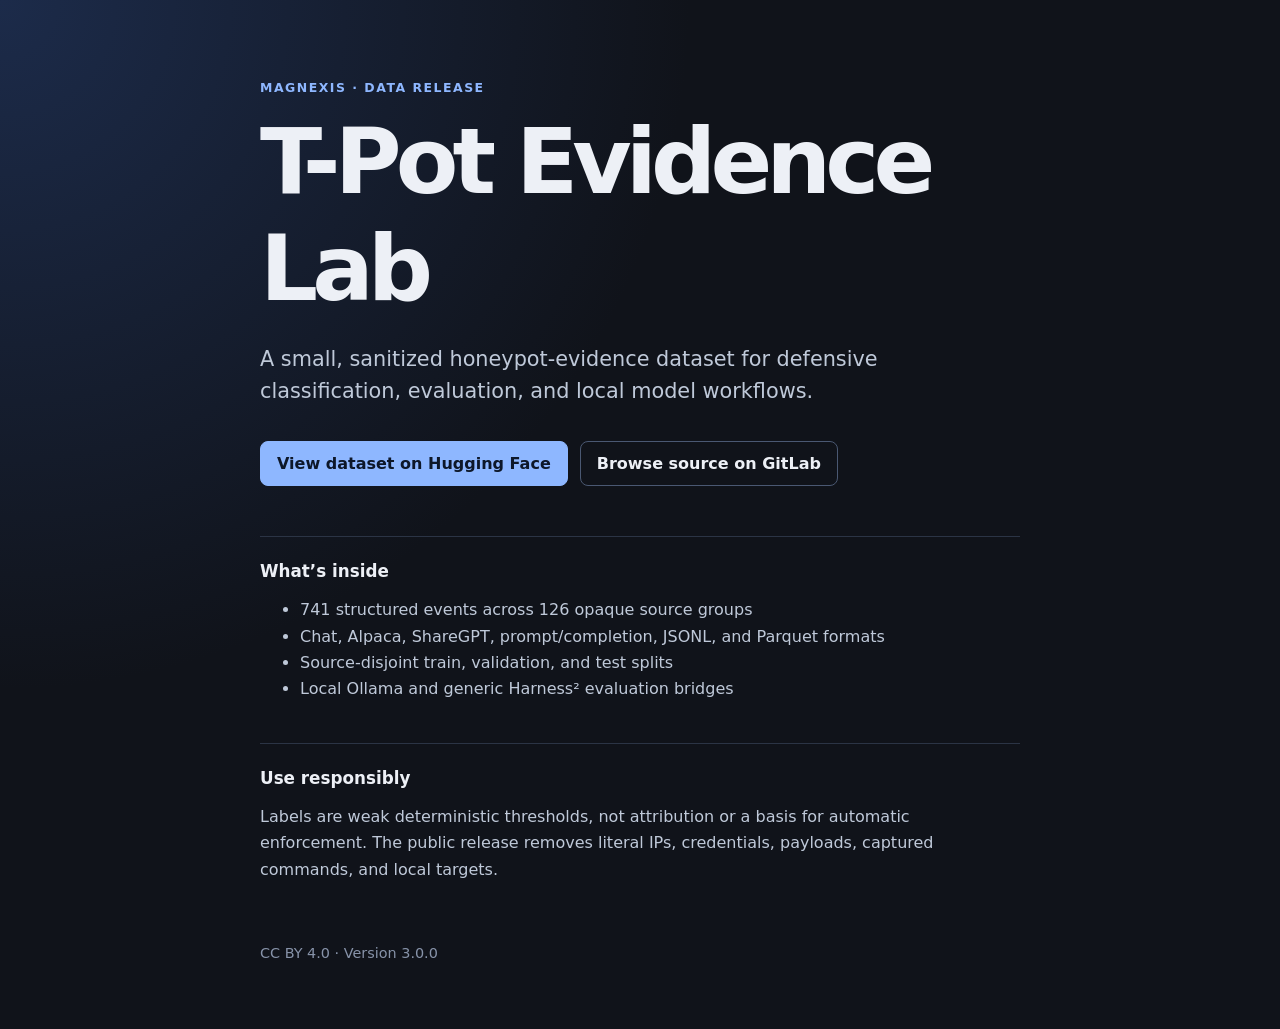
==== index.html @ 5da97bcd "Release T-Pot Evidence Lab v3.0.0" ====
<!doctype html>
<html lang="en">
  <head>
    <meta charset="utf-8">
    <meta name="viewport" content="width=device-width, initial-scale=1">
    <meta name="description" content="A sanitized defensive honeypot-evidence dataset.">
    <title>T-Pot Evidence Lab</title>
    <link rel="stylesheet" href="styles.css">
  </head>
  <body>
    <main>
      <p class="eyebrow">MAGNEXIS · DATA RELEASE</p>
      <h1>T-Pot Evidence Lab</h1>
      <p class="lede">A small, sanitized honeypot-evidence dataset for defensive classification, evaluation, and local model workflows.</p>
      <div class="actions">
        <a id="hf" class="primary" href="#">View dataset on Hugging Face</a>
        <a id="gitlab" href="#">Browse source on GitLab</a>
      </div>
      <section>
        <h2>What’s inside</h2>
        <ul>
          <li>741 structured events across 126 opaque source groups</li>
          <li>Chat, Alpaca, ShareGPT, prompt/completion, JSONL, and Parquet formats</li>
          <li>Source-disjoint train, validation, and test splits</li>
          <li>Local Ollama and generic Harness² evaluation bridges</li>
        </ul>
      </section>
      <section>
        <h2>Use responsibly</h2>
        <p>Labels are weak deterministic thresholds, not attribution or a basis for automatic enforcement. The public release removes literal IPs, credentials, payloads, captured commands, and local targets.</p>
      </section>
      <footer>CC BY 4.0 · Version <span id="version"></span></footer>
    </main>
    <script src="config.js"></script>
    <script>
      const config = window.TPOT_EVIDENCE_LAB;
      document.querySelector('#hf').href = config.huggingFaceUrl;
      document.querySelector('#gitlab').href = config.gitlabUrl;
      document.querySelector('#version').textContent = config.version;
    </script>
  </body>
</html>
---- styles.css ----
:root { color-scheme: dark; font-family: Inter, ui-sans-serif, system-ui, sans-serif; background: #10131a; color: #edf0f6; }
* { box-sizing: border-box; }
body { margin: 0; min-height: 100vh; display: grid; place-items: center; background: radial-gradient(circle at 0 0, #1c2b4a 0, transparent 42%), #10131a; }
main { width: min(760px, calc(100% - 40px)); padding: 68px 0; }
.eyebrow { color: #8eb7ff; font-size: .78rem; font-weight: 750; letter-spacing: .12em; }
h1 { font-size: clamp(2.7rem, 8vw, 5.7rem); margin: .2rem 0; letter-spacing: -.065em; }
.lede { color: #bfc9d9; font-size: 1.3rem; line-height: 1.55; max-width: 650px; }
.actions { display: flex; flex-wrap: wrap; gap: 12px; margin: 34px 0 50px; }
a { border: 1px solid #4a5872; border-radius: 8px; color: #edf0f6; padding: 12px 16px; text-decoration: none; font-weight: 650; }
a:hover, a:focus-visible { border-color: #8eb7ff; outline: 2px solid transparent; background: #1b2539; }
a.primary { background: #8eb7ff; border-color: #8eb7ff; color: #0d1729; }
section { border-top: 1px solid #2b3445; padding: 24px 0; }
h2 { margin: 0 0 12px; font-size: 1.05rem; }
li, section p { color: #bfc9d9; line-height: 1.65; }
footer { color: #8793a9; font-size: .9rem; margin-top: 22px; }
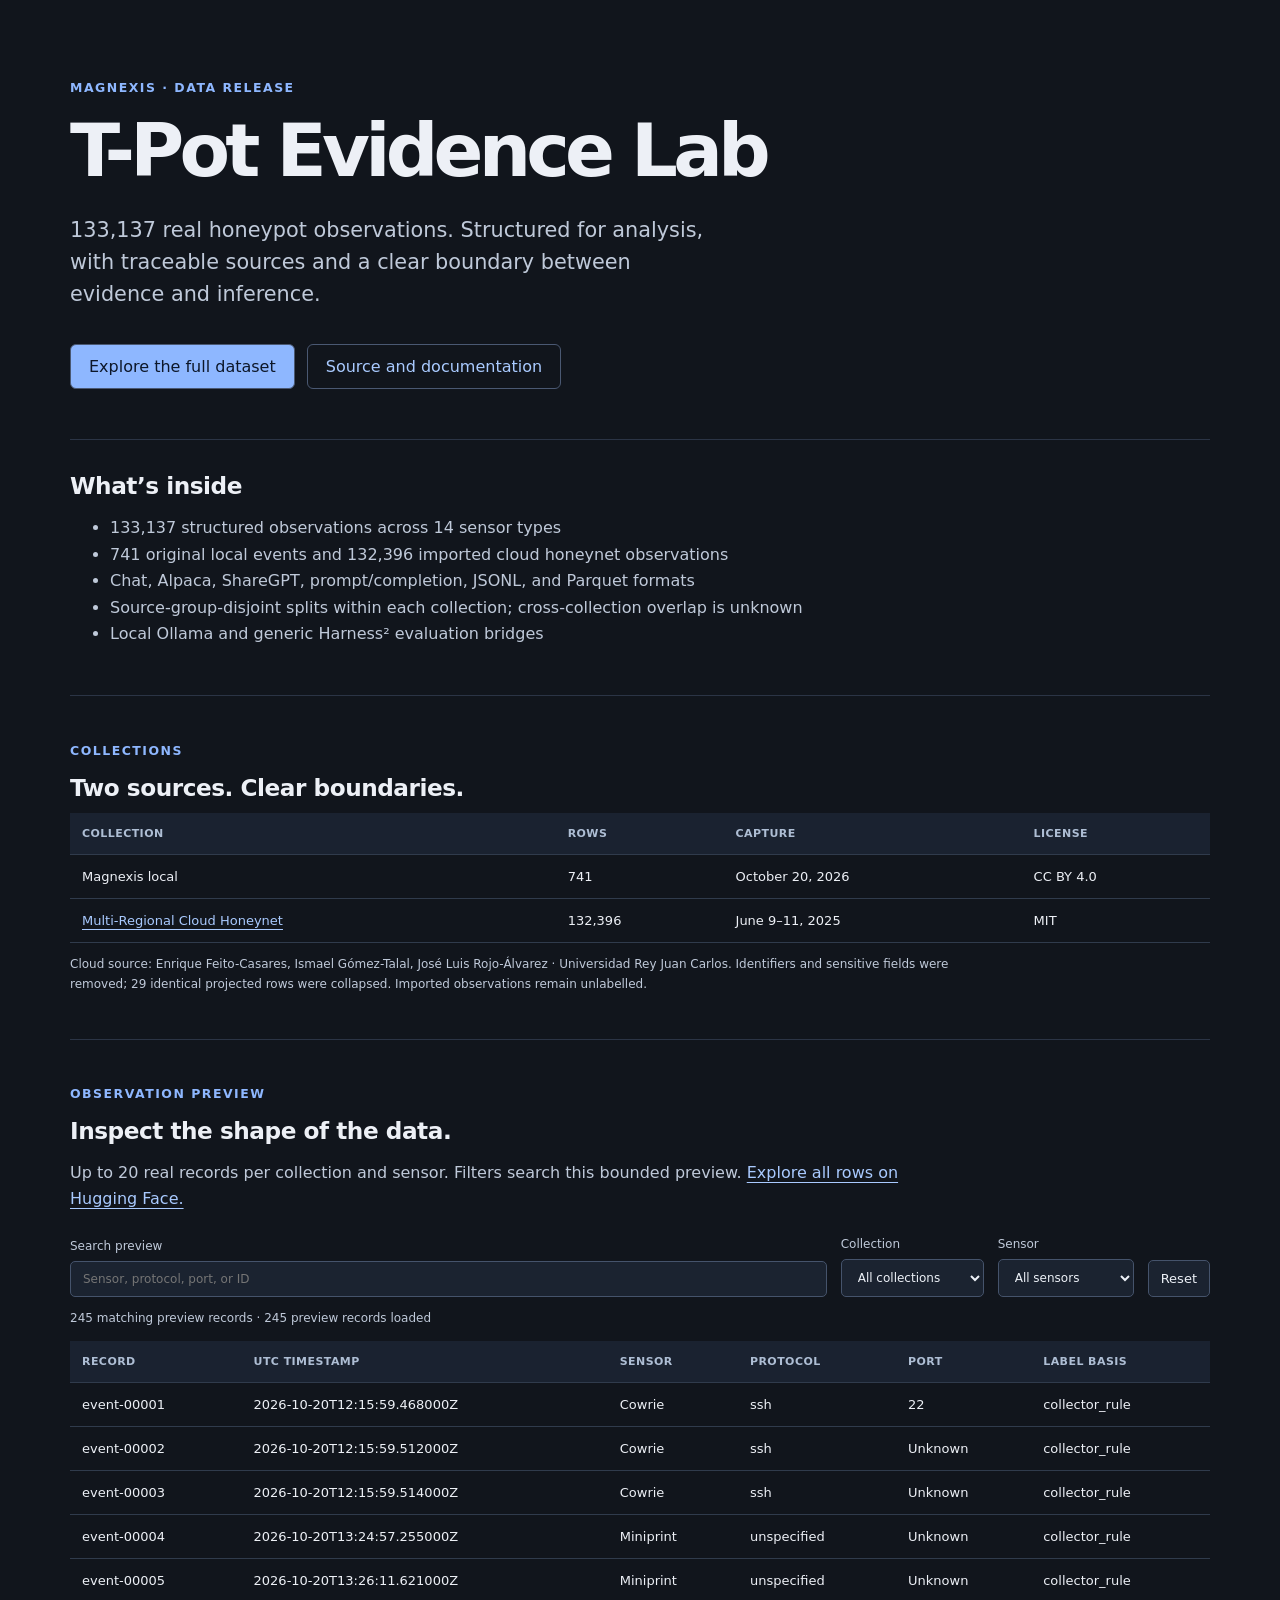
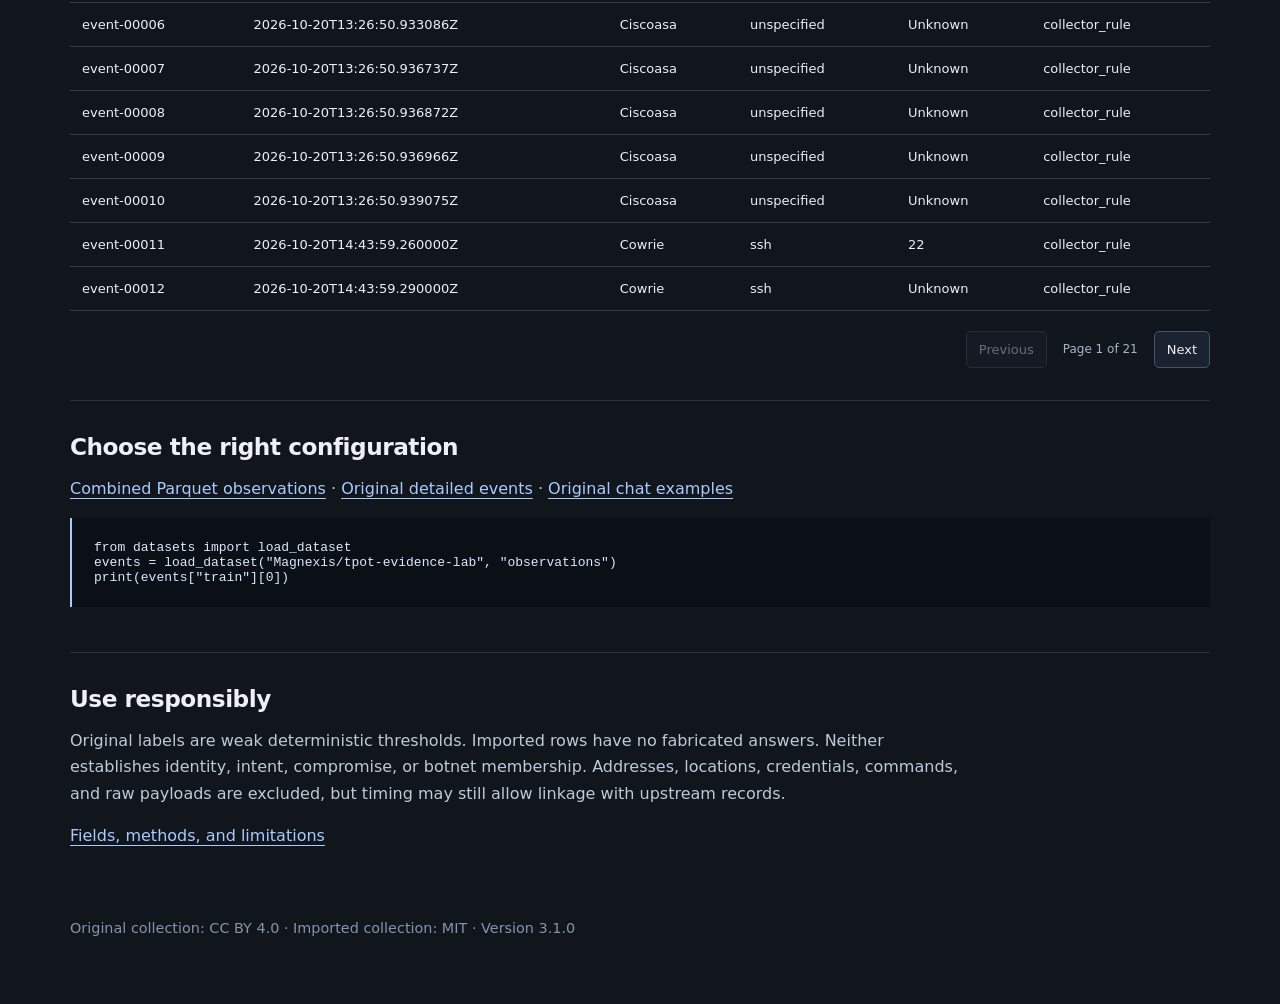
==== commit e1e4a0bc: "Release T-Pot Evidence Lab v3.1.0" ====
--- a/index.html
+++ b/index.html
@@ -11,33 +11,60 @@
     <main>
       <p class="eyebrow">MAGNEXIS · DATA RELEASE</p>
       <h1>T-Pot Evidence Lab</h1>
-      <p class="lede">A small, sanitized honeypot-evidence dataset for defensive classification, evaluation, and local model workflows.</p>
+      <p class="lede">133,137 real honeypot observations. Structured for analysis, with traceable sources and a clear boundary between evidence and inference.</p>
       <div class="actions">
-        <a id="hf" class="primary" href="#">View dataset on Hugging Face</a>
-        <a id="gitlab" href="#">Browse source on GitLab</a>
+        <a id="hf" class="primary" href="https://huggingface.co/datasets/Magnexis/tpot-evidence-lab/viewer/observations">Explore the full dataset</a>
+        <a id="gitlab" href="https://gitlab.com/theworker02/tpot-evidence-lab">Source and documentation</a>
       </div>
       <section>
         <h2>What’s inside</h2>
         <ul>
-          <li>741 structured events across 126 opaque source groups</li>
+          <li>133,137 structured observations across 14 sensor types</li>
+          <li>741 original local events and 132,396 imported cloud honeynet observations</li>
           <li>Chat, Alpaca, ShareGPT, prompt/completion, JSONL, and Parquet formats</li>
-          <li>Source-disjoint train, validation, and test splits</li>
+          <li>Source-group-disjoint splits within each collection; cross-collection overlap is unknown</li>
           <li>Local Ollama and generic Harness² evaluation bridges</li>
         </ul>
       </section>
       <section>
+        <p class="eyebrow">COLLECTIONS</p><h2>Two sources. Clear boundaries.</h2>
+        <div class="table-scroll"><table><thead><tr><th>Collection</th><th>Rows</th><th>Capture</th><th>License</th></tr></thead><tbody>
+          <tr><td>Magnexis local</td><td>741</td><td>October 20, 2026</td><td>CC BY 4.0</td></tr>
+          <tr><td><a href="https://zenodo.org/records/15716735">Multi-Regional Cloud Honeynet</a></td><td>132,396</td><td>June 9–11, 2025</td><td>MIT</td></tr>
+        </tbody></table></div>
+        <p class="note">Cloud source: Enrique Feito-Casares, Ismael Gómez-Talal, José Luis Rojo-Álvarez · Universidad Rey Juan Carlos. Identifiers and sensitive fields were removed; 29 identical projected rows were collapsed. Imported observations remain unlabelled.</p>
+      </section>
+      <section>
+        <p class="eyebrow">OBSERVATION PREVIEW</p><h2>Inspect the shape of the data.</h2>
+        <p>Up to 20 real records per collection and sensor. Filters search this bounded preview. <a href="https://huggingface.co/datasets/Magnexis/tpot-evidence-lab/viewer/observations">Explore all rows on Hugging Face.</a></p>
+        <form id="filters" role="search"><label>Search preview<input id="query" type="search" placeholder="Sensor, protocol, port, or ID"></label><label>Collection<select id="corpus"><option value="">All collections</option><option value="magnexis-local-2026">Magnexis local</option><option value="cloud-honeynet-2025">Cloud Honeynet</option></select></label><label>Sensor<select id="sensor"><option value="">All sensors</option></select></label><button type="reset">Reset</button></form>
+        <p id="status" role="status" aria-live="polite">Loading observation preview…</p>
+        <div class="table-scroll"><table><thead><tr><th>Record</th><th>UTC timestamp</th><th>Sensor</th><th>Protocol</th><th>Port</th><th>Label basis</th></tr></thead><tbody id="records"></tbody></table></div>
+        <div class="pagination"><button id="previous" disabled>Previous</button><span id="page"></span><button id="next" disabled>Next</button></div>
+        <noscript><p>Enable JavaScript for the preview or open the full tables on Hugging Face.</p></noscript>
+      </section>
+      <section>
+        <h2>Choose the right configuration</h2>
+        <p><a href="https://huggingface.co/datasets/Magnexis/tpot-evidence-lab/viewer/observations_parquet">Combined Parquet observations</a> · <a href="https://huggingface.co/datasets/Magnexis/tpot-evidence-lab/viewer/events">Original detailed events</a> · <a href="https://huggingface.co/datasets/Magnexis/tpot-evidence-lab/viewer/default">Original chat examples</a></p>
+        <pre><code>from datasets import load_dataset
+events = load_dataset("Magnexis/tpot-evidence-lab", "observations")
+print(events["train"][0])</code></pre>
+      </section>
+      <section>
         <h2>Use responsibly</h2>
-        <p>Labels are weak deterministic thresholds, not attribution or a basis for automatic enforcement. The public release removes literal IPs, credentials, payloads, captured commands, and local targets.</p>
+        <p>Original labels are weak deterministic thresholds. Imported rows have no fabricated answers. Neither establishes identity, intent, compromise, or botnet membership. Addresses, locations, credentials, commands, and raw payloads are excluded, but timing may still allow linkage with upstream records.</p>
+        <p><a href="https://huggingface.co/datasets/Magnexis/tpot-evidence-lab/blob/main/docs/observations.md">Fields, methods, and limitations</a></p>
       </section>
-      <footer>CC BY 4.0 · Version <span id="version"></span></footer>
+      <footer>Original collection: CC BY 4.0 · Imported collection: MIT · Version <span id="version"></span></footer>
     </main>
     <script src="config.js"></script>
     <script>
       const config = window.TPOT_EVIDENCE_LAB;
-      document.querySelector('#hf').href = config.huggingFaceUrl;
+      document.querySelector('#hf').href = config.huggingFaceUrl + '/viewer/observations';
       document.querySelector('#gitlab').href = config.gitlabUrl;
       document.querySelector('#version').textContent = config.version;
     </script>
+    <script src="explorer.js"></script>
   </body>
 </html>
 
--- a/styles.css
+++ b/styles.css
@@ -1,7 +1,7 @@
 :root { color-scheme: dark; font-family: Inter, ui-sans-serif, system-ui, sans-serif; background: #10131a; color: #edf0f6; }
 * { box-sizing: border-box; }
 body { margin: 0; min-height: 100vh; display: grid; place-items: center; background: radial-gradient(circle at 0 0, #1c2b4a 0, transparent 42%), #10131a; }
-main { width: min(760px, calc(100% - 40px)); padding: 68px 0; }
+main { width: min(1140px, calc(100% - 40px)); padding: 68px 0; }
 .eyebrow { color: #8eb7ff; font-size: .78rem; font-weight: 750; letter-spacing: .12em; }
 h1 { font-size: clamp(2.7rem, 8vw, 5.7rem); margin: .2rem 0; letter-spacing: -.065em; }
 .lede { color: #bfc9d9; font-size: 1.3rem; line-height: 1.55; max-width: 650px; }
@@ -14,3 +14,30 @@
 li, section p { color: #bfc9d9; line-height: 1.65; }
 footer { color: #8793a9; font-size: .9rem; margin-top: 22px; }
 
+body { display: block; background: #11151c; }
+main { margin: auto; }
+a { border: 0; border-radius: 0; padding: 0; font-weight: 500; color: #a9caff; text-decoration: underline; text-underline-offset: 4px; }
+a:focus-visible { outline: 2px solid #a9caff; outline-offset: 4px; }
+.actions a { padding: 12px 18px; border: 1px solid #4a5872; border-radius: 6px; text-decoration: none; }
+h1 { font-size: clamp(2.5rem, 6vw, 4.6rem); }
+h2 { font-size: 1.45rem; letter-spacing: -.02em; }
+section { padding: 32px 0; }
+section > p { max-width: 900px; }
+.table-scroll { overflow-x: auto; }
+table { width: 100%; border-collapse: collapse; font-size: 13px; text-align: left; white-space: nowrap; }
+th, td { padding: 14px 12px; border-bottom: 1px solid #303b4c; }
+th { background: #1a2230; color: #aebed4; font-size: 11px; text-transform: uppercase; letter-spacing: .04em; }
+tr:hover td { background: #1a2331; }
+.note, #status { font-size: 12px; }
+form { display: flex; flex-wrap: wrap; gap: 14px; align-items: end; margin-top: 24px; }
+label { display: grid; gap: 8px; font-size: 12px; color: #bfc9d9; }
+label:first-child { flex: 1; min-width: 190px; }
+input, select, button { font: inherit; padding: 10px 12px; border: 1px solid #45536b; border-radius: 5px; background: #1b2330; color: #edf1f7; }
+input:focus-visible, select:focus-visible, button:focus-visible { outline: 2px solid #a9caff; outline-offset: 3px; }
+button { cursor: pointer; font-size: 13px; }
+button:hover:enabled { background: #2c3c53; }
+button:disabled { opacity: .4; cursor: default; }
+.pagination { display: flex; justify-content: flex-end; align-items: center; gap: 16px; padding-top: 20px; font-size: 12px; color: #a8b5c8; }
+pre { background: #0b1017; padding: 22px; border-left: 2px solid #a9caff; overflow-x: auto; color: #dce8ff; font-size: 13px; }
+@media(max-width:600px) { main { width: calc(100% - 28px); padding: 36px 0; } h2 { font-size: 1.25rem; } select { max-width: 220px; } }
+@media(prefers-reduced-motion:reduce) { * { scroll-behavior: auto !important; } }
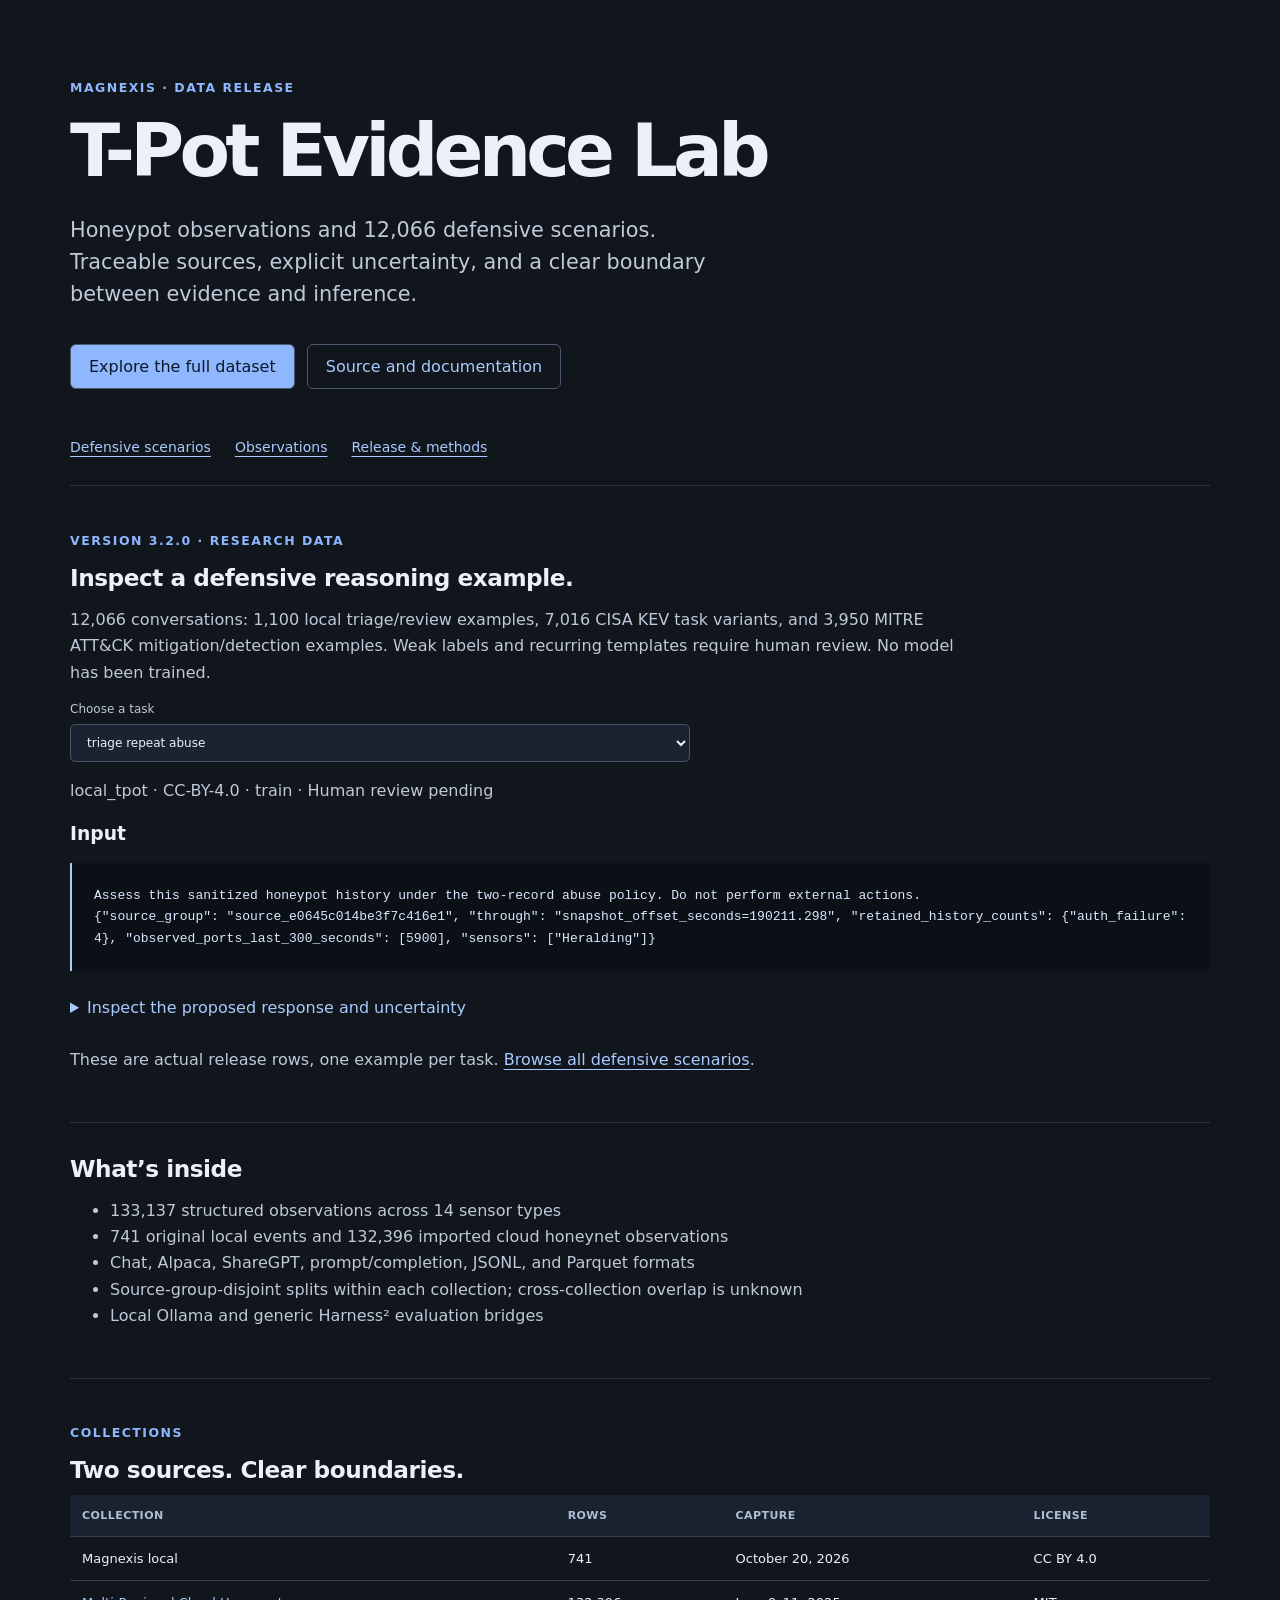
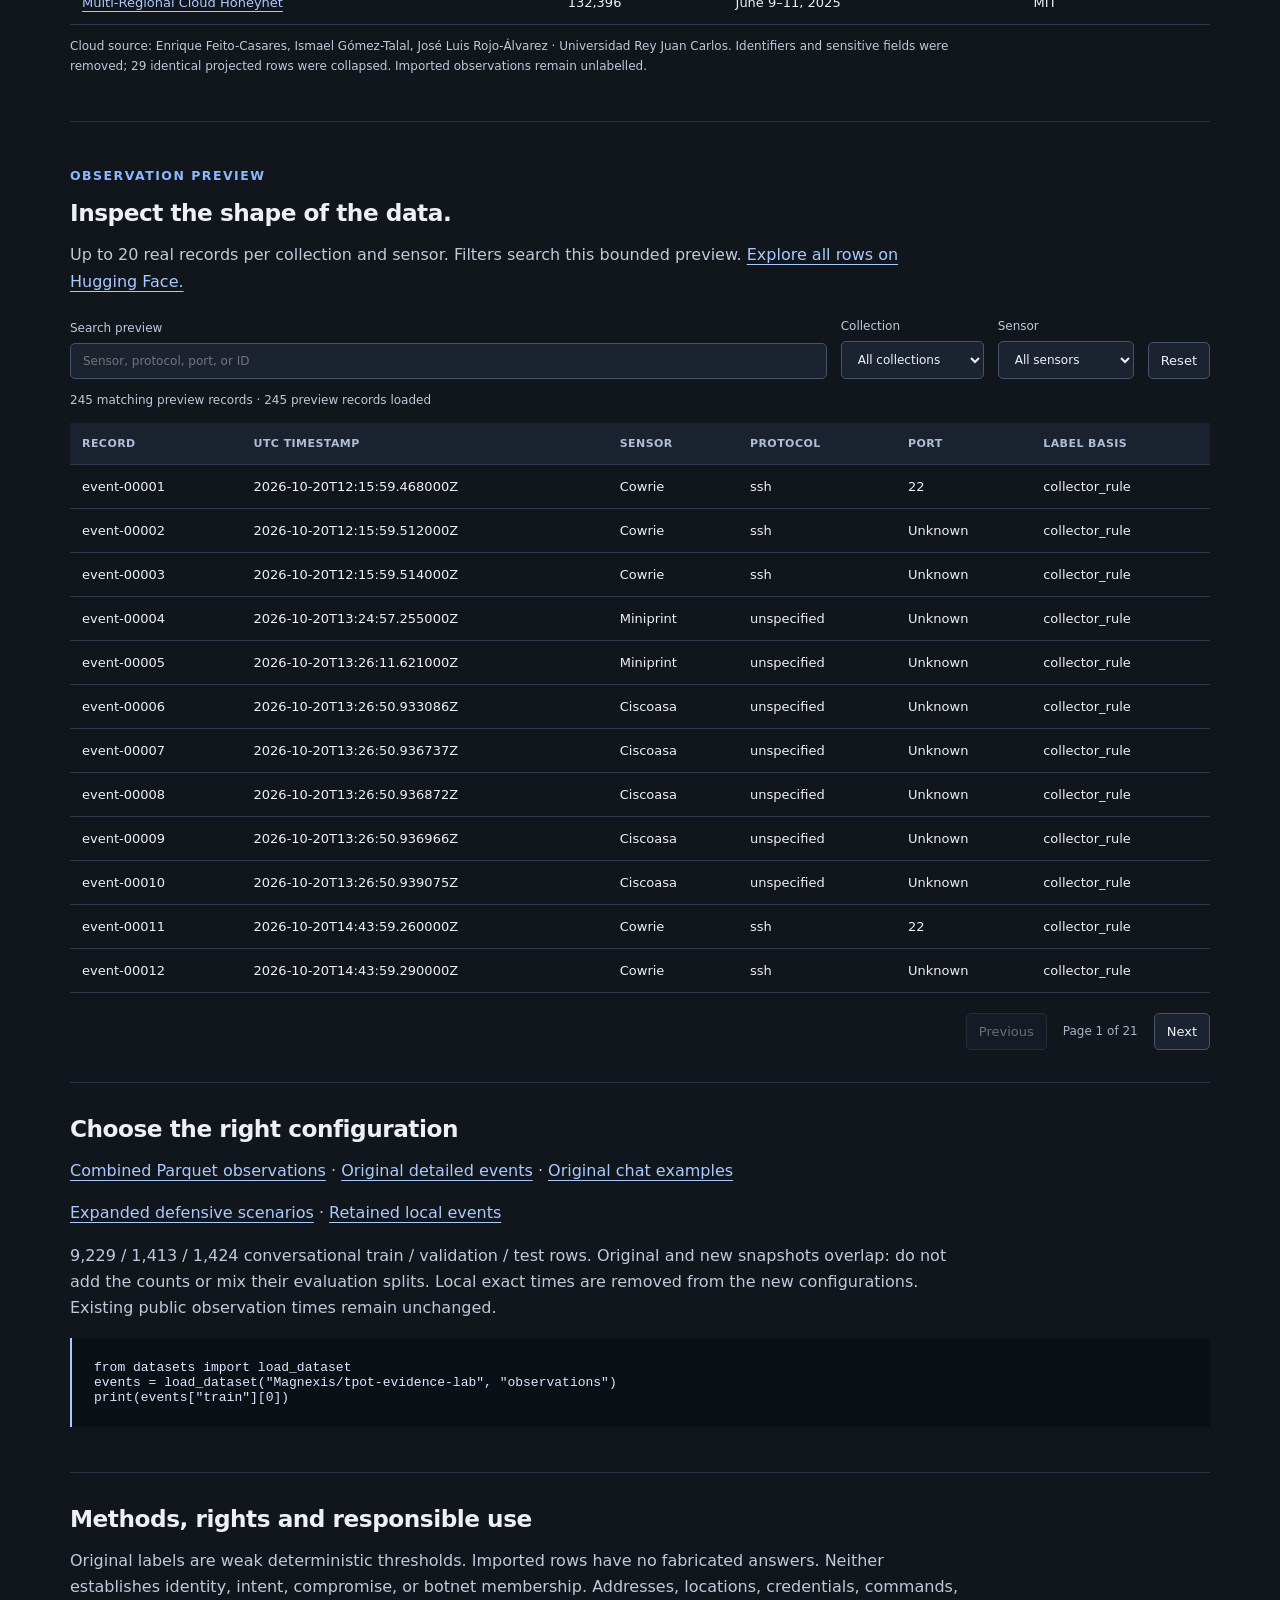
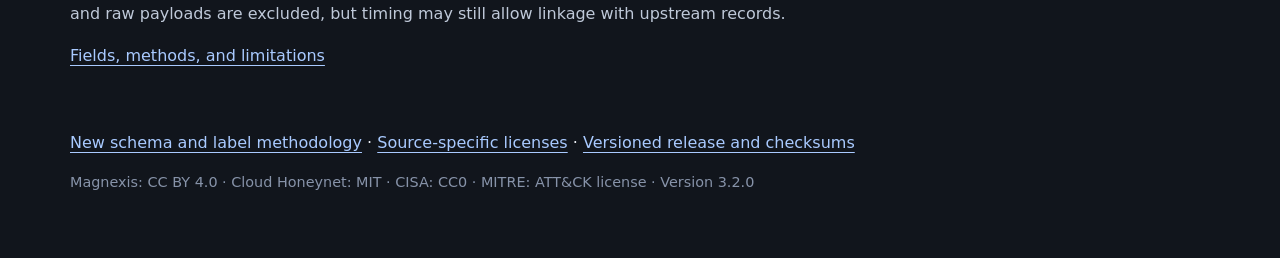
==== commit 739a5adb: "Release v3.2.0 defensive scenarios and public dataset documentation" ====
--- a/index.html
+++ b/index.html
@@ -11,11 +11,22 @@
     <main>
       <p class="eyebrow">MAGNEXIS · DATA RELEASE</p>
       <h1>T-Pot Evidence Lab</h1>
-      <p class="lede">133,137 real honeypot observations. Structured for analysis, with traceable sources and a clear boundary between evidence and inference.</p>
+      <p class="lede">Honeypot observations and 12,066 defensive scenarios. Traceable sources, explicit uncertainty, and a clear boundary between evidence and inference.</p>
       <div class="actions">
         <a id="hf" class="primary" href="https://huggingface.co/datasets/Magnexis/tpot-evidence-lab/viewer/observations">Explore the full dataset</a>
-        <a id="gitlab" href="https://gitlab.com/theworker02/tpot-evidence-lab">Source and documentation</a>
+        <a id="gitlab" href="https://github.com/theworker02/tpot-evidence-lab">Source and documentation</a>
       </div>
+      <nav class="section-nav" aria-label="On this page"><a href="#scenarios">Defensive scenarios</a><a href="#observations">Observations</a><a href="#release">Release &amp; methods</a></nav>
+      <section id="scenarios">
+        <p class="eyebrow">VERSION 3.2.0 · RESEARCH DATA</p>
+        <h2>Inspect a defensive reasoning example.</h2>
+        <p>12,066 conversations: 1,100 local triage/review examples, 7,016 CISA KEV task variants, and 3,950 MITRE ATT&amp;CK mitigation/detection examples. Weak labels and recurring templates require human review. No model has been trained.</p>
+        <label for="scenario-task">Choose a task<select id="scenario-task" disabled><option>Loading examples…</option></select></label>
+        <p id="scenario-status" role="status" aria-live="polite">Loading bounded example preview…</p>
+        <h3>Input</h3><pre id="scenario-input">Loading…</pre>
+        <details><summary>Inspect the proposed response and uncertainty</summary><pre id="scenario-answer"></pre></details>
+        <p>These are actual release rows, one example per task. <a href="https://huggingface.co/datasets/Magnexis/tpot-evidence-lab/viewer/defensive_chat">Browse all defensive scenarios</a>.</p>
+      </section>
       <section>
         <h2>What’s inside</h2>
         <ul>
@@ -35,7 +46,7 @@
         <p class="note">Cloud source: Enrique Feito-Casares, Ismael Gómez-Talal, José Luis Rojo-Álvarez · Universidad Rey Juan Carlos. Identifiers and sensitive fields were removed; 29 identical projected rows were collapsed. Imported observations remain unlabelled.</p>
       </section>
       <section>
-        <p class="eyebrow">OBSERVATION PREVIEW</p><h2>Inspect the shape of the data.</h2>
+        <p id="observations" class="eyebrow">OBSERVATION PREVIEW</p><h2>Inspect the shape of the data.</h2>
         <p>Up to 20 real records per collection and sensor. Filters search this bounded preview. <a href="https://huggingface.co/datasets/Magnexis/tpot-evidence-lab/viewer/observations">Explore all rows on Hugging Face.</a></p>
         <form id="filters" role="search"><label>Search preview<input id="query" type="search" placeholder="Sensor, protocol, port, or ID"></label><label>Collection<select id="corpus"><option value="">All collections</option><option value="magnexis-local-2026">Magnexis local</option><option value="cloud-honeynet-2025">Cloud Honeynet</option></select></label><label>Sensor<select id="sensor"><option value="">All sensors</option></select></label><button type="reset">Reset</button></form>
         <p id="status" role="status" aria-live="polite">Loading observation preview…</p>
@@ -44,27 +55,31 @@
         <noscript><p>Enable JavaScript for the preview or open the full tables on Hugging Face.</p></noscript>
       </section>
       <section>
-        <h2>Choose the right configuration</h2>
-        <p><a href="https://huggingface.co/datasets/Magnexis/tpot-evidence-lab/viewer/observations_parquet">Combined Parquet observations</a> · <a href="https://huggingface.co/datasets/Magnexis/tpot-evidence-lab/viewer/events">Original detailed events</a> · <a href="https://huggingface.co/datasets/Magnexis/tpot-evidence-lab/viewer/default">Original chat examples</a></p>
+        <h2 id="release">Choose the right configuration</h2>
+        <p><a href="https://huggingface.co/datasets/Magnexis/tpot-evidence-lab/viewer/observations_parquet">Combined Parquet observations</a> · <a href="https://huggingface.co/datasets/Magnexis/tpot-evidence-lab/viewer/events">Original detailed events</a> · <a href="https://huggingface.co/datasets/Magnexis/tpot-evidence-lab/viewer/chat">Original chat examples</a></p>
+        <p><a href="https://huggingface.co/datasets/Magnexis/tpot-evidence-lab/viewer/defensive_chat">Expanded defensive scenarios</a> · <a href="https://huggingface.co/datasets/Magnexis/tpot-evidence-lab/viewer/retained_events">Retained local events</a></p>
+        <p>9,229 / 1,413 / 1,424 conversational train / validation / test rows. Original and new snapshots overlap: do not add the counts or mix their evaluation splits. Local exact times are removed from the new configurations. Existing public observation times remain unchanged.</p>
         <pre><code>from datasets import load_dataset
 events = load_dataset("Magnexis/tpot-evidence-lab", "observations")
 print(events["train"][0])</code></pre>
       </section>
       <section>
-        <h2>Use responsibly</h2>
+        <h2>Methods, rights and responsible use</h2>
         <p>Original labels are weak deterministic thresholds. Imported rows have no fabricated answers. Neither establishes identity, intent, compromise, or botnet membership. Addresses, locations, credentials, commands, and raw payloads are excluded, but timing may still allow linkage with upstream records.</p>
         <p><a href="https://huggingface.co/datasets/Magnexis/tpot-evidence-lab/blob/main/docs/observations.md">Fields, methods, and limitations</a></p>
       </section>
-      <footer>Original collection: CC BY 4.0 · Imported collection: MIT · Version <span id="version"></span></footer>
+      <p><a href="https://github.com/theworker02/tpot-evidence-lab/blob/main/docs/defensive-dataset.md">New schema and label methodology</a> · <a href="https://github.com/theworker02/tpot-evidence-lab/blob/main/LICENSES.md">Source-specific licenses</a> · <a href="https://github.com/theworker02/tpot-evidence-lab/releases/tag/v3.2.0">Versioned release and checksums</a></p>
+      <footer>Magnexis: CC BY 4.0 · Cloud Honeynet: MIT · CISA: CC0 · MITRE: ATT&amp;CK license · Version <span id="version"></span></footer>
     </main>
     <script src="config.js"></script>
     <script>
       const config = window.TPOT_EVIDENCE_LAB;
       document.querySelector('#hf').href = config.huggingFaceUrl + '/viewer/observations';
-      document.querySelector('#gitlab').href = config.gitlabUrl;
+      document.querySelector('#gitlab').href = config.githubUrl;
       document.querySelector('#version').textContent = config.version;
     </script>
     <script src="explorer.js"></script>
+    <script src="scenarios.js"></script>
   </body>
 </html>
 
--- a/styles.css
+++ b/styles.css
@@ -41,3 +41,9 @@
 pre { background: #0b1017; padding: 22px; border-left: 2px solid #a9caff; overflow-x: auto; color: #dce8ff; font-size: 13px; }
 @media(max-width:600px) { main { width: calc(100% - 28px); padding: 36px 0; } h2 { font-size: 1.25rem; } select { max-width: 220px; } }
 @media(prefers-reduced-motion:reduce) { * { scroll-behavior: auto !important; } }
+
+.section-nav { display:flex; flex-wrap:wrap; gap:24px; margin:0 0 30px; font-size:14px; }
+#scenario-task { max-width:100%; width:min(620px,100%); }
+#scenario-input, #scenario-answer { white-space:pre-wrap; overflow-wrap:anywhere; max-height:500px; overflow-y:auto; line-height:1.65; }
+summary { cursor:pointer; padding:14px 0; color:#a9caff; }
+summary:focus-visible { outline:2px solid #a9caff; }
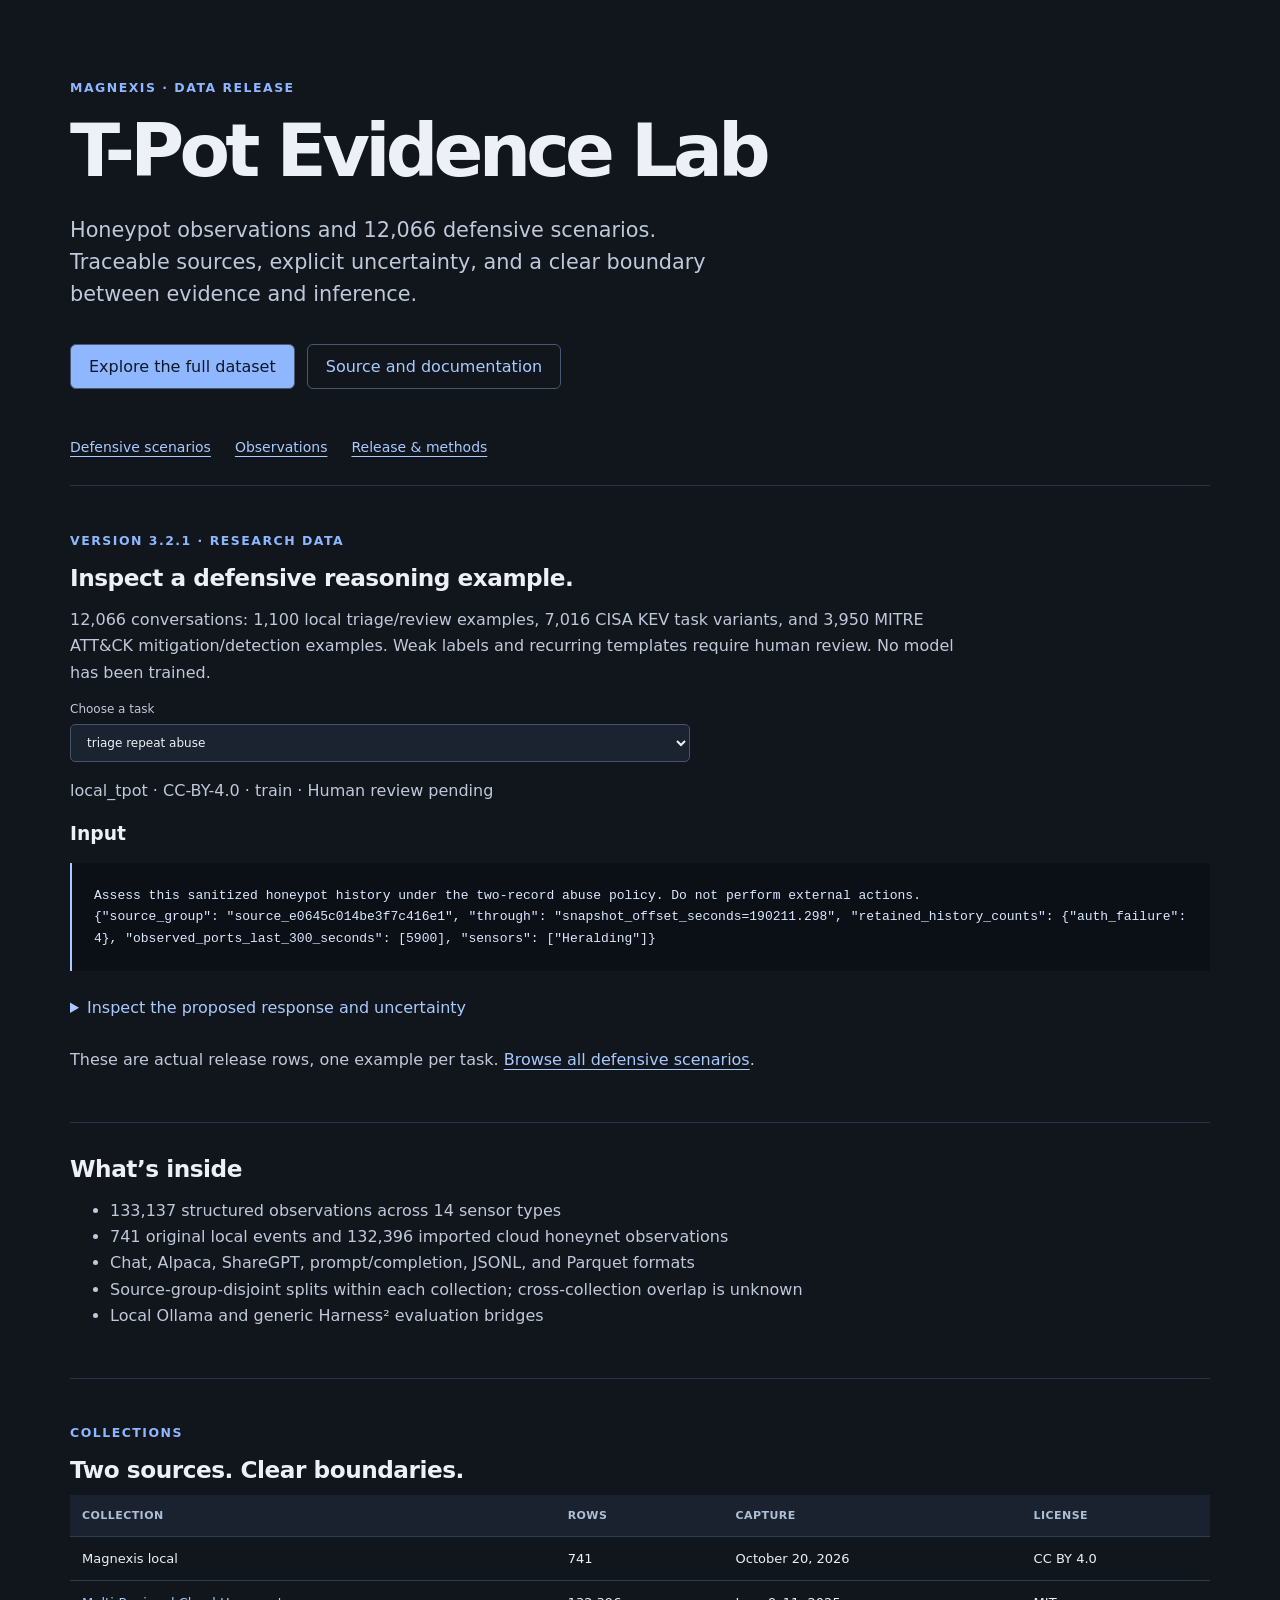
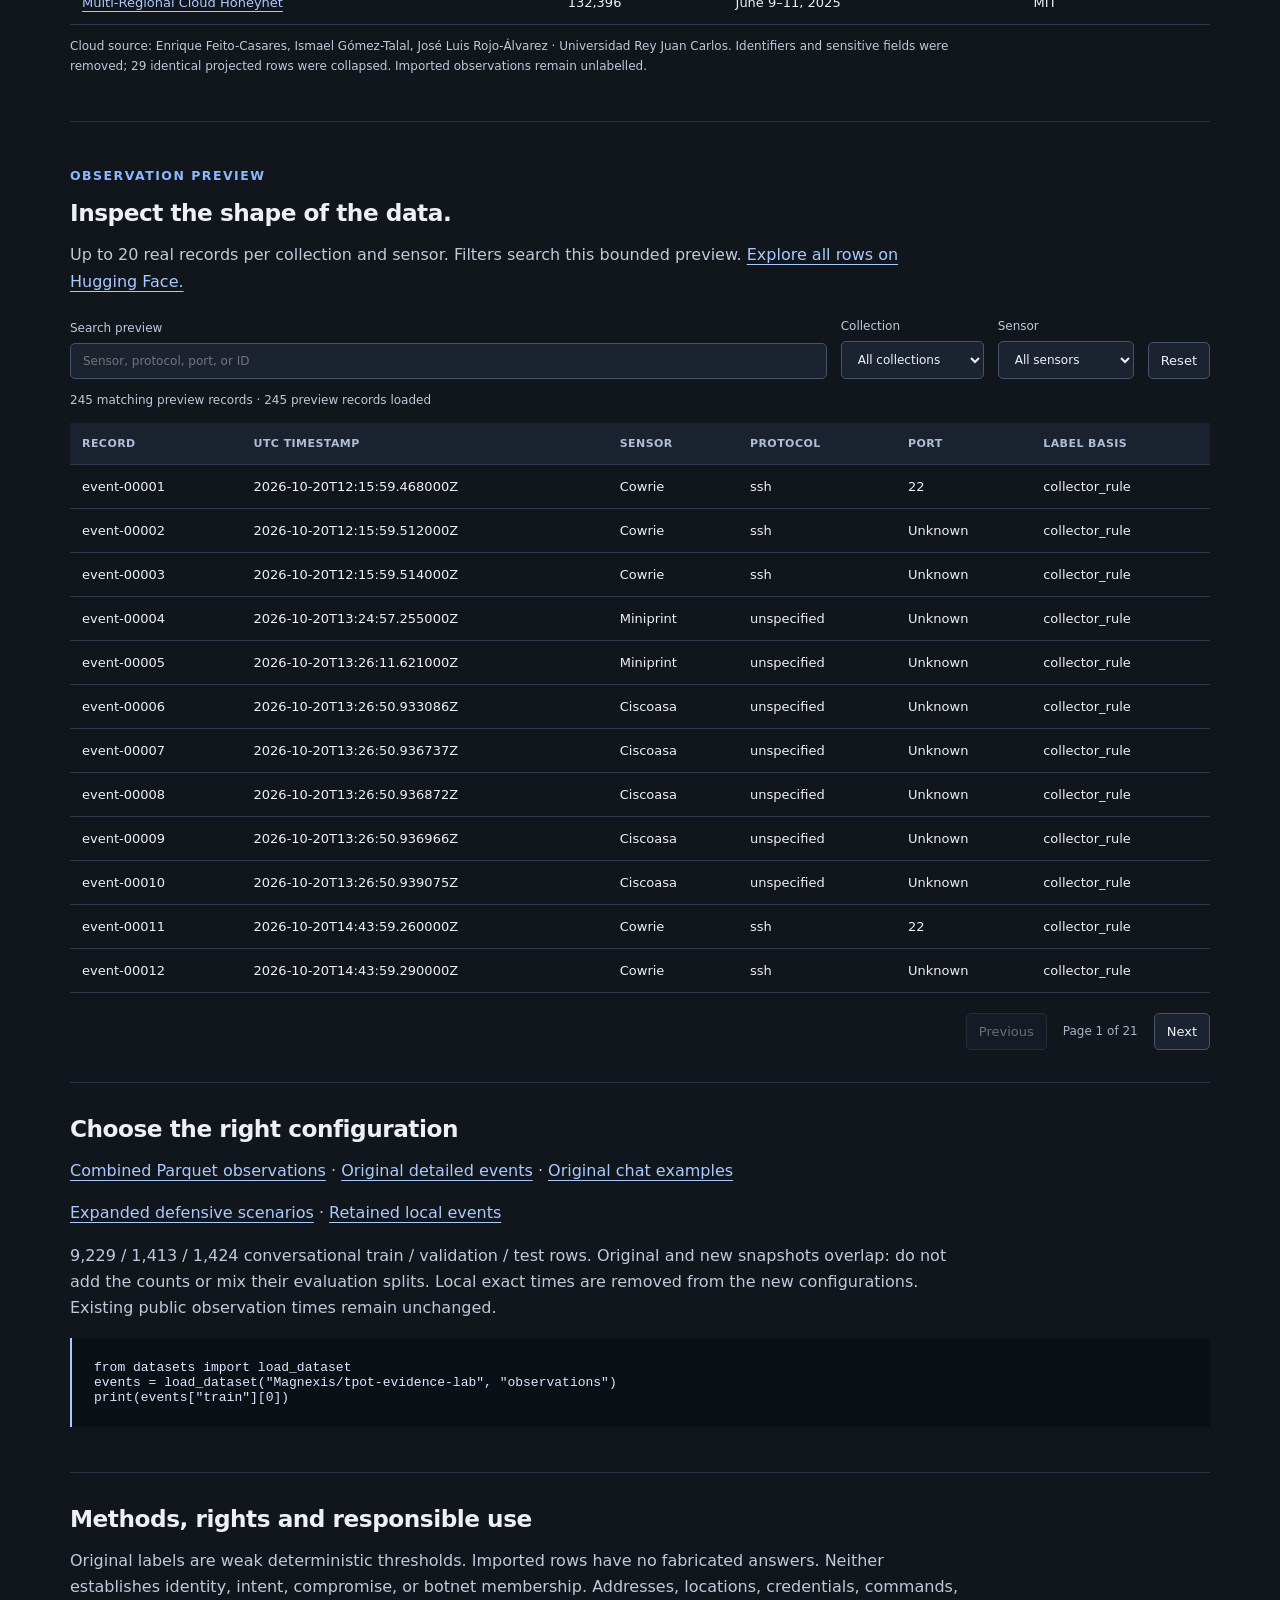
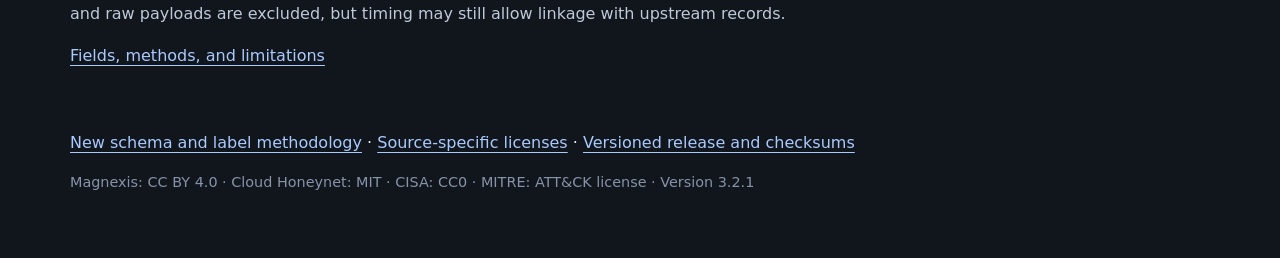
==== commit 0dbbf550: "Fix deterministic release packaging across Windows and Linux" ====
--- a/index.html
+++ b/index.html
@@ -18,7 +18,7 @@
       </div>
       <nav class="section-nav" aria-label="On this page"><a href="#scenarios">Defensive scenarios</a><a href="#observations">Observations</a><a href="#release">Release &amp; methods</a></nav>
       <section id="scenarios">
-        <p class="eyebrow">VERSION 3.2.0 · RESEARCH DATA</p>
+        <p class="eyebrow">VERSION 3.2.1 · RESEARCH DATA</p>
         <h2>Inspect a defensive reasoning example.</h2>
         <p>12,066 conversations: 1,100 local triage/review examples, 7,016 CISA KEV task variants, and 3,950 MITRE ATT&amp;CK mitigation/detection examples. Weak labels and recurring templates require human review. No model has been trained.</p>
         <label for="scenario-task">Choose a task<select id="scenario-task" disabled><option>Loading examples…</option></select></label>
@@ -68,7 +68,7 @@
         <p>Original labels are weak deterministic thresholds. Imported rows have no fabricated answers. Neither establishes identity, intent, compromise, or botnet membership. Addresses, locations, credentials, commands, and raw payloads are excluded, but timing may still allow linkage with upstream records.</p>
         <p><a href="https://huggingface.co/datasets/Magnexis/tpot-evidence-lab/blob/main/docs/observations.md">Fields, methods, and limitations</a></p>
       </section>
-      <p><a href="https://github.com/theworker02/tpot-evidence-lab/blob/main/docs/defensive-dataset.md">New schema and label methodology</a> · <a href="https://github.com/theworker02/tpot-evidence-lab/blob/main/LICENSES.md">Source-specific licenses</a> · <a href="https://github.com/theworker02/tpot-evidence-lab/releases/tag/v3.2.0">Versioned release and checksums</a></p>
+      <p><a href="https://github.com/theworker02/tpot-evidence-lab/blob/main/docs/defensive-dataset.md">New schema and label methodology</a> · <a href="https://github.com/theworker02/tpot-evidence-lab/blob/main/LICENSES.md">Source-specific licenses</a> · <a href="https://github.com/theworker02/tpot-evidence-lab/releases/tag/v3.2.1">Versioned release and checksums</a></p>
       <footer>Magnexis: CC BY 4.0 · Cloud Honeynet: MIT · CISA: CC0 · MITRE: ATT&amp;CK license · Version <span id="version"></span></footer>
     </main>
     <script src="config.js"></script>
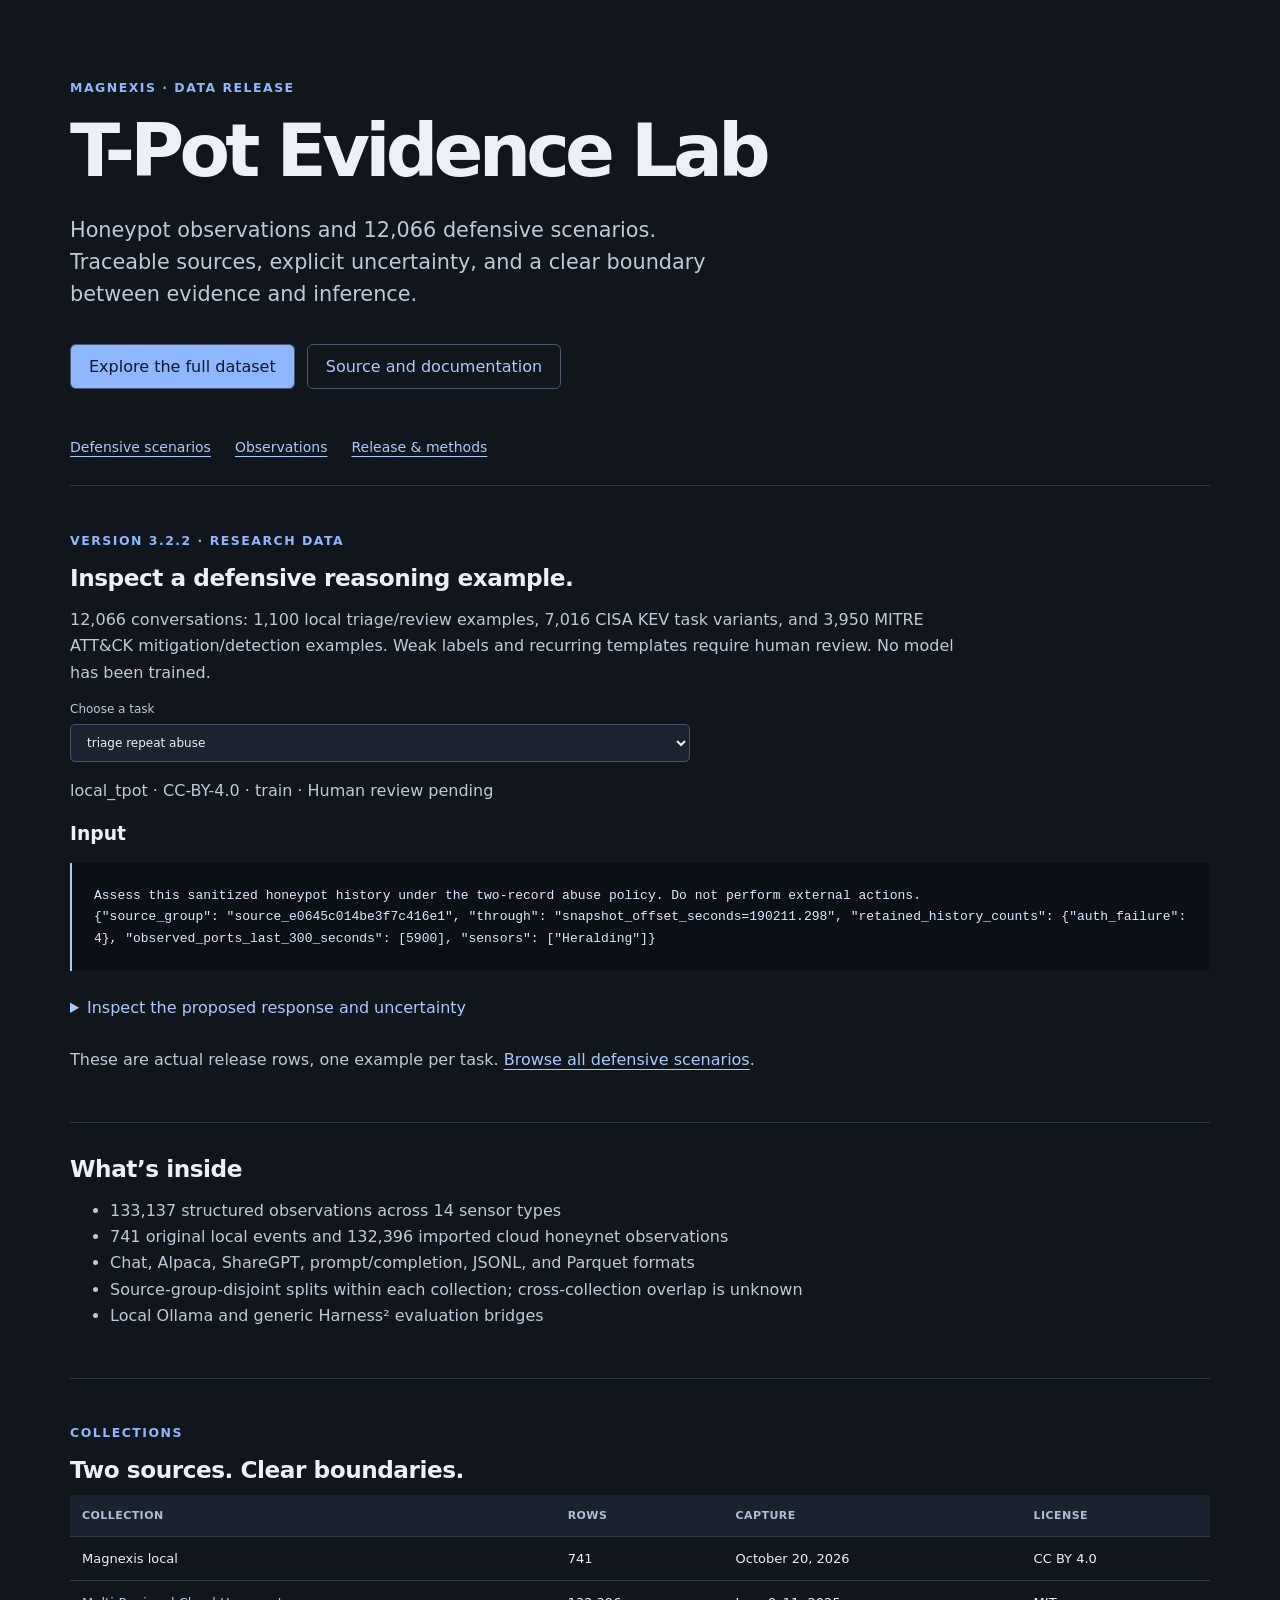
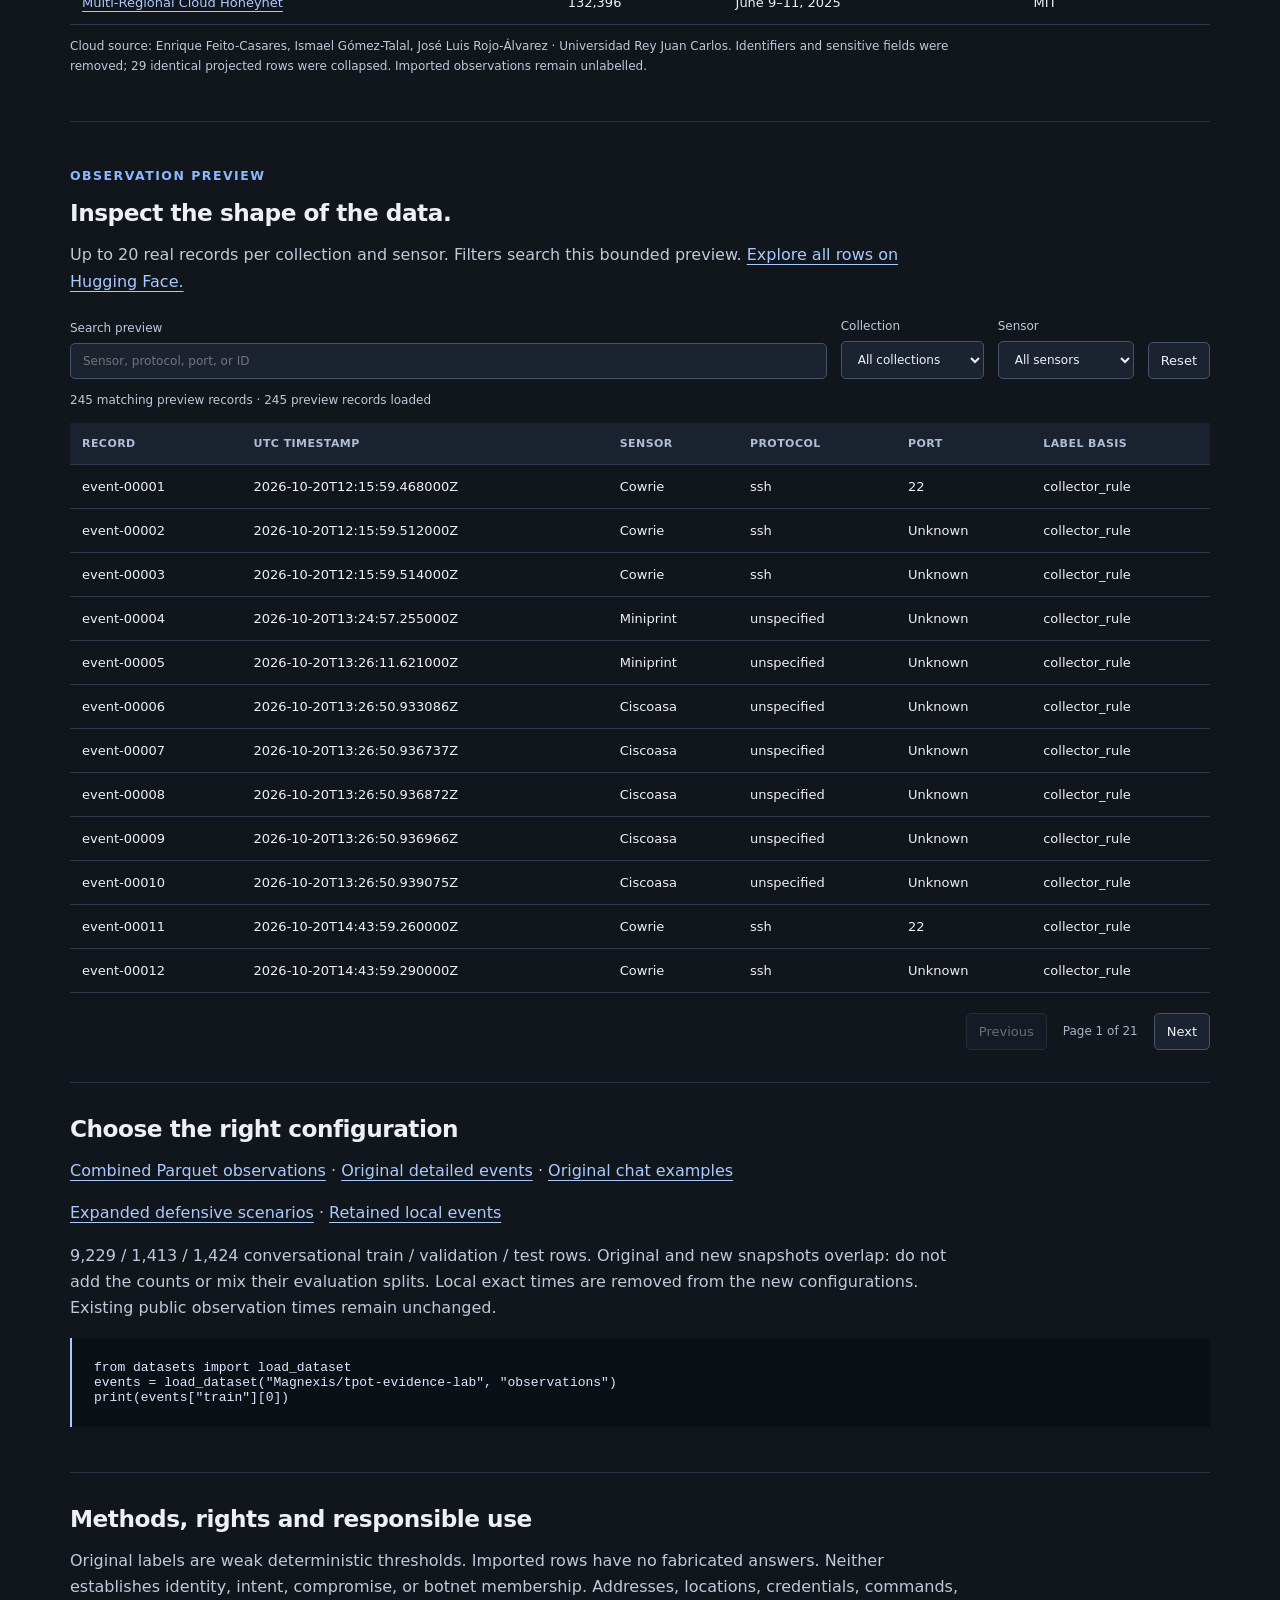
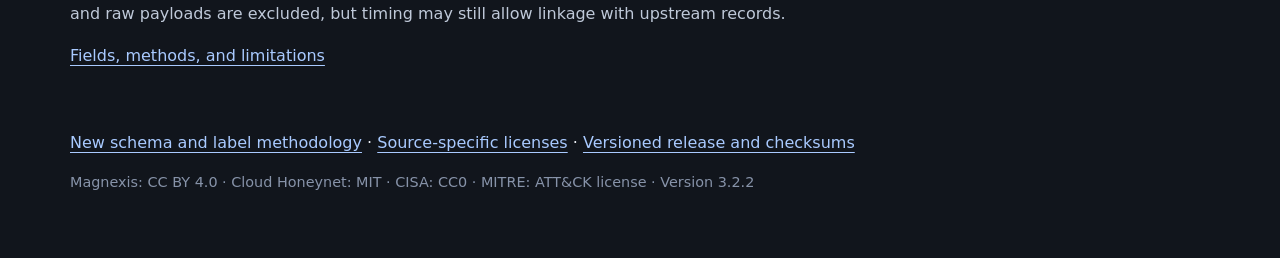
==== commit faad8c71: "Use Hub-valid HTTPS licensing metadata for v3.2.2" ====
--- a/index.html
+++ b/index.html
@@ -18,7 +18,7 @@
       </div>
       <nav class="section-nav" aria-label="On this page"><a href="#scenarios">Defensive scenarios</a><a href="#observations">Observations</a><a href="#release">Release &amp; methods</a></nav>
       <section id="scenarios">
-        <p class="eyebrow">VERSION 3.2.1 · RESEARCH DATA</p>
+        <p class="eyebrow">VERSION 3.2.2 · RESEARCH DATA</p>
         <h2>Inspect a defensive reasoning example.</h2>
         <p>12,066 conversations: 1,100 local triage/review examples, 7,016 CISA KEV task variants, and 3,950 MITRE ATT&amp;CK mitigation/detection examples. Weak labels and recurring templates require human review. No model has been trained.</p>
         <label for="scenario-task">Choose a task<select id="scenario-task" disabled><option>Loading examples…</option></select></label>
@@ -68,7 +68,7 @@
         <p>Original labels are weak deterministic thresholds. Imported rows have no fabricated answers. Neither establishes identity, intent, compromise, or botnet membership. Addresses, locations, credentials, commands, and raw payloads are excluded, but timing may still allow linkage with upstream records.</p>
         <p><a href="https://huggingface.co/datasets/Magnexis/tpot-evidence-lab/blob/main/docs/observations.md">Fields, methods, and limitations</a></p>
       </section>
-      <p><a href="https://github.com/theworker02/tpot-evidence-lab/blob/main/docs/defensive-dataset.md">New schema and label methodology</a> · <a href="https://github.com/theworker02/tpot-evidence-lab/blob/main/LICENSES.md">Source-specific licenses</a> · <a href="https://github.com/theworker02/tpot-evidence-lab/releases/tag/v3.2.1">Versioned release and checksums</a></p>
+      <p><a href="https://github.com/theworker02/tpot-evidence-lab/blob/main/docs/defensive-dataset.md">New schema and label methodology</a> · <a href="https://github.com/theworker02/tpot-evidence-lab/blob/main/LICENSES.md">Source-specific licenses</a> · <a href="https://github.com/theworker02/tpot-evidence-lab/releases/tag/v3.2.2">Versioned release and checksums</a></p>
       <footer>Magnexis: CC BY 4.0 · Cloud Honeynet: MIT · CISA: CC0 · MITRE: ATT&amp;CK license · Version <span id="version"></span></footer>
     </main>
     <script src="config.js"></script>
